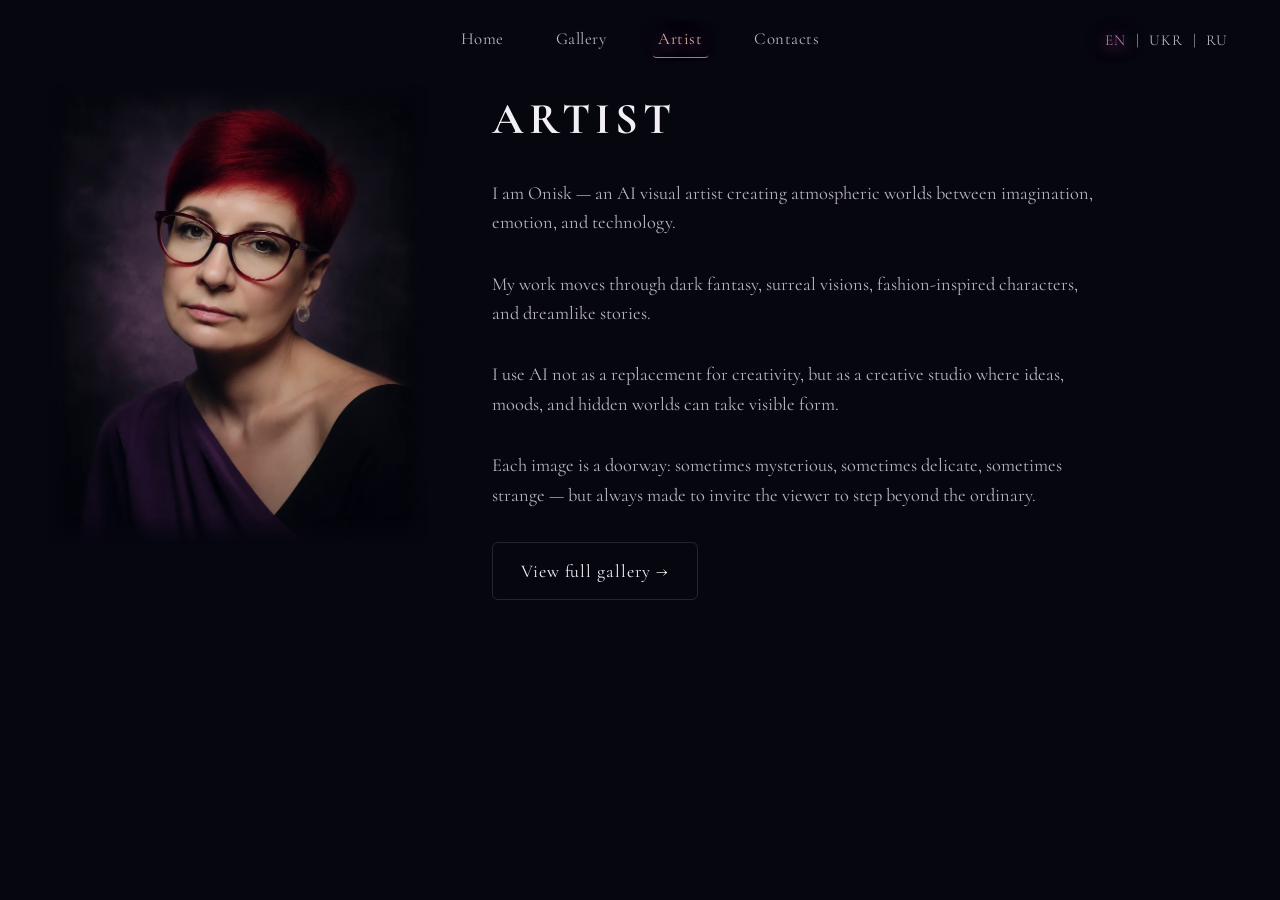
==== artist.html @ 37bc0c34 "Update artist.html" ====
<!DOCTYPE html>
<html lang="ru">
<head>
<meta charset="UTF-8" />
<meta name="viewport" content="width=device-width, initial-scale=1.0" />
<title>Onisk — Artist</title>
<link rel="stylesheet" href="style.css?v=46" />
</head>
<body>

<header class="site-header">
  <div class="logo"><img src="images/hero/logo-onisk.webp" alt="Onisk" class="logo-img" /></div>
  <nav class="main-nav">
    <a href="index.html" data-i18n="nav.home">Home</a>
    <a href="gallery.html" data-i18n="nav.gallery">Gallery</a>
    <a href="artist.html" class="active" data-i18n="nav.artist">Artist</a>
    <a href="index.html#contacts" data-i18n="nav.contacts">Contacts</a>
  </nav>
  <div class="lang-switch">
    <button data-lang="en" class="active">EN</button> <span>|</span>
    <button data-lang="uk">UKR</button> <span>|</span>
    <button data-lang="ru">RU</button>
  </div>
  <button class="burger" id="burger-btn" aria-label="Menu">
    <span></span><span></span><span></span>
  </button>
</header>

<nav class="mobile-menu" id="mobile-menu">
  <a href="index.html" data-i18n="nav.home">Home</a>
  <a href="gallery.html" data-i18n="nav.gallery">Gallery</a>
  <a href="artist.html" data-i18n="nav.artist">Artist</a>
  <a href="index.html#contacts" data-i18n="nav.contacts">Contacts</a>
  <div class="mobile-lang">
    <button data-lang="en" class="active">EN</button>
    <button data-lang="uk">UKR</button>
    <button data-lang="ru">RU</button>
  </div>
</nav>

<section class="artist-full">
  <div class="artist-photo">
    <img src="images/artist/oksana-portrait.webp" alt="Oksana — Onisk" />
  </div>
  <div class="artist-bio">
    <h1 data-i18n="artist.title">Artist</h1>
    <p data-i18n="artist.bioLong.p1">I am Onisk — an AI visual artist creating atmospheric worlds between imagination, emotion, and technology.</p>
    <p data-i18n="artist.bioLong.p2">My work moves through dark fantasy, surreal visions, fashion-inspired characters, and dreamlike stories.</p>
    <p data-i18n="artist.bioLong.p3">I use AI not as a replacement for creativity, but as a creative studio where ideas, moods, and hidden worlds can take visible form.</p>
    <p data-i18n="artist.bioLong.p4">Each image is a doorway: sometimes mysterious, sometimes delicate, sometimes strange — but always made to invite the viewer to step beyond the ordinary.</p>
    <a class="btn" href="gallery.html" data-i18n="gallery.viewAll">View full gallery →</a>
  </div>
</section>

<script src="i18n/i18n.js"></script>
<script>
document.addEventListener('DOMContentLoaded', () => {
  let currentLang = 'en';
  function t(key) { return (I18N[currentLang] && I18N[currentLang][key]) || key; }
  function applyLanguage(lang) {
    currentLang = lang;
    document.querySelectorAll('[data-i18n]').forEach(el => {
      const translated = t(el.getAttribute('data-i18n'));
      if (translated) el.textContent = translated;
    });
    document.querySelectorAll('.lang-switch button, .mobile-lang button').forEach(btn => {
      btn.classList.toggle('active', btn.dataset.lang === lang);
    });
  }
  document.querySelectorAll('.lang-switch button, .mobile-lang button').forEach(btn => {
    btn.addEventListener('click', () => applyLanguage(btn.dataset.lang));
  });
  // Делегирование на document — тот же надёжный способ, что и на Главной
  // странице: сработает даже если кнопка перекрывается или перерисовывается.
  document.addEventListener('click', (e) => {
    const btn = e.target.closest('#burger-btn');
    if (btn) document.body.classList.toggle('menu-open');
  });
});
</script>
<script src="sparkle-cursor.js"></script>
</body>
</html>
---- style.css ----
@import url('https://fonts.googleapis.com/css2?family=Cormorant+Garamond:ital,wght@0,300;0,400;0,500;1,400&family=Cormorant:wght@300;400&display=swap');

:root {
  --bg: #06060f;
  --bg-panel: #0d0c1a;
  --text-primary: #f2eff6;
  --text-secondary: #b8b4bd;
  --accent-pink: #bc6eaa;
  --accent-warm: #ccaf98;
  --border: rgba(255,255,255,0.12);
  --glow: 0 10px 24px -6px rgba(188,110,170,0.65), 0 4px 10px -2px rgba(188,110,170,0.4);
  --font-display: 'Cormorant Garamond', serif;
  --font-body: 'Cormorant', serif;
}

* { box-sizing: border-box; }

body {
  margin: 0;
  background: var(--bg);
  color: var(--text-primary);
  font-family: var(--font-body);
  font-size: 18px;
  line-height: 1.6;
  overflow-x: hidden;
  position: relative;
}

body.body-dark-art {
  background: #07111a;
}

body.body-dark-art::before {
  content: '';
  position: fixed;
  inset: 0;
  z-index: -1;
  pointer-events: none;
  background:
    radial-gradient(ellipse 55% 45% at 20% 8%, rgba(16,32,51,0.55), transparent 65%),
    radial-gradient(ellipse 65% 50% at 85% 20%, rgba(11,22,34,0.6), transparent 70%),
    radial-gradient(ellipse 70% 55% at 50% 55%, rgba(16,32,51,0.4), transparent 70%),
    radial-gradient(ellipse 80% 60% at 50% 95%, rgba(3,7,11,0.65), transparent 70%),
    #07111a;
}

body.body-dark-art .hero {
  background: transparent;
}

body.body-dark-art .hero::before {
  background:
    radial-gradient(ellipse 60% 50% at 50% 0%, rgba(16,32,51,0.15), transparent 70%);
}

body.body-fantasy {
  background: #0c1110;
}

body.body-fantasy::before {
  content: '';
  position: fixed;
  inset: 0;
  z-index: -1;
  pointer-events: none;
  background:
    radial-gradient(ellipse 55% 50% at 15% 30%, rgba(143,62,45,0.30), transparent 65%),
    radial-gradient(ellipse 60% 55% at 85% 35%, rgba(111,132,148,0.22), transparent 70%),
    radial-gradient(ellipse 70% 55% at 50% 65%, rgba(32,43,36,0.5), transparent 70%),
    radial-gradient(ellipse 80% 60% at 50% 95%, rgba(21,28,24,0.6), transparent 70%),
    #0c1110;
}

body.body-fantasy .hero {
  background: transparent;
}

body.body-fantasy .hero::before {
  background:
    radial-gradient(ellipse 55% 45% at 12% 15%, rgba(143,62,45,0.18), transparent 65%),
    radial-gradient(ellipse 60% 50% at 88% 20%, rgba(111,132,148,0.15), transparent 70%);
}

body.body-surreal {
  background: #061116;
}

body.body-surreal::before {
  content: '';
  position: fixed;
  inset: 0;
  z-index: -1;
  pointer-events: none;
  background:
    radial-gradient(ellipse 55% 50% at 15% 25%, rgba(29,67,82,0.45), transparent 65%),
    radial-gradient(ellipse 60% 55% at 85% 30%, rgba(18,49,58,0.4), transparent 70%),
    radial-gradient(ellipse 70% 55% at 50% 100%, rgba(179,122,88,0.16), transparent 70%),
    radial-gradient(ellipse 80% 60% at 50% 70%, rgba(11,30,36,0.6), transparent 70%),
    #061116;
}

body.body-surreal .hero {
  background: transparent;
}

body.body-surreal .hero::before {
  background:
    radial-gradient(ellipse 55% 45% at 12% 15%, rgba(29,67,82,0.28), transparent 65%),
    radial-gradient(ellipse 60% 50% at 88% 20%, rgba(18,49,58,0.22), transparent 70%);
}

body.body-cartoon {
  background: #0a0d1a;
}

body.body-cartoon::before {
  content: '';
  position: fixed;
  inset: 0;
  z-index: -1;
  pointer-events: none;
  background:
    radial-gradient(ellipse 55% 50% at 15% 30%, rgba(193,74,154,0.30), transparent 65%),
    radial-gradient(ellipse 60% 55% at 85% 35%, rgba(27,166,166,0.22), transparent 70%),
    radial-gradient(ellipse 70% 55% at 50% 65%, rgba(42,31,74,0.5), transparent 70%),
    radial-gradient(ellipse 80% 60% at 50% 95%, rgba(21,25,54,0.6), transparent 70%),
    #0a0d1a;
}

body.body-cartoon .hero {
  background: transparent;
}

body.body-cartoon .hero::before {
  background:
    radial-gradient(ellipse 55% 45% at 12% 15%, rgba(227,93,178,0.22), transparent 65%),
    radial-gradient(ellipse 60% 50% at 88% 20%, rgba(97,214,208,0.18), transparent 70%);
}

body.body-fashion {
  background: #0a0d0e;
}

body.body-fashion::before {
  content: '';
  position: fixed;
  inset: 0;
  z-index: -1;
  pointer-events: none;
  background:
    radial-gradient(ellipse 55% 50% at 18% 30%, rgba(16,32,33,0.35), transparent 65%),
    radial-gradient(ellipse 55% 50% at 82% 32%, rgba(26,15,24,0.3), transparent 65%),
    radial-gradient(ellipse 70% 55% at 50% 100%, rgba(126,82,104,0.10), transparent 70%),
    #0a0d0e;
}

body.body-fashion .hero {
  background: transparent;
}

body.body-fashion .hero::before {
  background:
    radial-gradient(ellipse 55% 55% at 15% 25%, rgba(16,32,33,0.15), transparent 65%),
    radial-gradient(ellipse 55% 55% at 85% 28%, rgba(180,150,160,0.16), transparent 68%),
    linear-gradient(to bottom, transparent 0%, rgba(5,7,8,0.35) 48%, rgba(5,7,8,0.4) 52%, transparent 100%);
}

.hero-plum-tint {
  filter: saturate(0.95) hue-rotate(-5deg) brightness(1) contrast(1.05);
  opacity: 0.95;
  transform: scale(0.9) translateX(-9%);
  transform-origin: center center;
  mask-image: radial-gradient(ellipse 78% 82% at 40% 38%, black 55%, transparent 92%);
  -webkit-mask-image: radial-gradient(ellipse 78% 82% at 40% 38%, black 55%, transparent 92%);
}

.hero-top-fade-left {
  display: none;
  position: absolute;
  top: 0;
  left: 0;
  width: 46%;
  height: 320px;
  z-index: 2;
  pointer-events: none;
}

body.body-fashion .hero-top-fade-left {
  display: block;
  background: linear-gradient(to bottom, #0a0d0e 0%, rgba(10,13,14,0.92) 25%, rgba(10,13,14,0.6) 50%, rgba(10,13,14,0.25) 75%, transparent 100%);
  mask-image: linear-gradient(to right, black 0%, black 78%, transparent 100%);
  -webkit-mask-image: linear-gradient(to right, black 0%, black 78%, transparent 100%);
}

.hero-botanical-tint {
  filter: saturate(0.72) brightness(0.94) contrast(1.05);
  opacity: 0.88;
  mask-image: radial-gradient(ellipse 75% 82% at 55% 35%, black 50%, transparent 92%);
  -webkit-mask-image: radial-gradient(ellipse 75% 82% at 55% 35%, black 50%, transparent 92%);
}

.hero-bg-portrait.hero-fade-all {
  mask-image:
    linear-gradient(to right, transparent 0%, black 4%, black 15%, rgba(0,0,0,0.85) 40%, rgba(0,0,0,0.35) 70%, transparent 100%),
    linear-gradient(to bottom, transparent 0%, black 8%, black 55%, transparent 100%);
  mask-composite: intersect;
  -webkit-mask-image:
    linear-gradient(to right, transparent 0%, black 4%, black 15%, rgba(0,0,0,0.85) 40%, rgba(0,0,0,0.35) 70%, transparent 100%),
    linear-gradient(to bottom, transparent 0%, black 8%, black 55%, transparent 100%);
  -webkit-mask-composite: source-in;
}

.hero-bg-cat.hero-fade-all {
  mask-image:
    linear-gradient(to left, transparent 0%, black 4%, black 15%, rgba(0,0,0,0.85) 40%, rgba(0,0,0,0.35) 70%, transparent 100%),
    linear-gradient(to bottom, transparent 0%, black 8%, black 55%, transparent 100%);
  mask-composite: intersect;
  -webkit-mask-image:
    linear-gradient(to left, transparent 0%, black 4%, black 15%, rgba(0,0,0,0.85) 40%, rgba(0,0,0,0.35) 70%, transparent 100%),
    linear-gradient(to bottom, transparent 0%, black 8%, black 55%, transparent 100%);
  -webkit-mask-composite: source-in;
}

a { color: inherit; }

.mobile-menu {
  display: none;
}

.hero {
  position: relative;
  min-height: 100vh;
  overflow: hidden;
  background: var(--bg);
}

.hero::before {
  content: '';
  position: absolute;
  inset: 0;
  z-index: 1;
  pointer-events: none;
  background:
    radial-gradient(ellipse 60% 50% at 50% 0%, rgba(188,110,170,0.10), transparent 70%),
    radial-gradient(ellipse 80% 60% at 50% 100%, rgba(6,6,15,0.55), transparent 70%),
    linear-gradient(to bottom, rgba(6,6,15,0.35) 0%, transparent 15%, transparent 80%, rgba(6,6,15,0.5) 100%);
}

.hero-bg-portrait {
  position: absolute;
  left: 0;
  top: 0;
  height: 100vh;
  width: 54%;
  object-fit: cover;
  object-position: right center;
  mask-image:
    linear-gradient(to right, transparent 0%, black 4%, black 15%, rgba(0,0,0,0.85) 38%, rgba(0,0,0,0.3) 62%, rgba(0,0,0,0.08) 85%, transparent 100%),
    linear-gradient(to bottom, black 0%, black 55%, transparent 100%);
  mask-composite: intersect;
  -webkit-mask-image:
    linear-gradient(to right, transparent 0%, black 4%, black 15%, rgba(0,0,0,0.85) 38%, rgba(0,0,0,0.3) 62%, rgba(0,0,0,0.08) 85%, transparent 100%),
    linear-gradient(to bottom, black 0%, black 55%, transparent 100%);
  -webkit-mask-composite: source-in;
  opacity: 0.9;
}

.hero-bg-cat {
  position: absolute;
  right: 0;
  top: 0;
  height: 100%;
  width: 54%;
  object-fit: cover;
  object-position: left top;
  mask-image:
    linear-gradient(to left, transparent 0%, black 4%, black 15%, rgba(0,0,0,0.85) 38%, rgba(0,0,0,0.3) 62%, rgba(0,0,0,0.08) 85%, transparent 100%),
    linear-gradient(to bottom, black 0%, black 55%, transparent 100%);
  mask-composite: intersect;
  -webkit-mask-image:
    linear-gradient(to left, transparent 0%, black 4%, black 15%, rgba(0,0,0,0.85) 38%, rgba(0,0,0,0.3) 62%, rgba(0,0,0,0.08) 85%, transparent 100%),
    linear-gradient(to bottom, black 0%, black 55%, transparent 100%);
  -webkit-mask-composite: source-in;
  opacity: 0.9;
}

.hero-cat-tint {
  filter: saturate(0.82) brightness(0.8) hue-rotate(-6deg) contrast(1.05);
}

.hero-scale-down {
  object-fit: contain;
  object-position: center top;
  transform: scale(0.62) translateY(-8%);
  transform-origin: center top;
  mask-image:
    linear-gradient(to left, transparent 0%, black 4%, black 15%, rgba(0,0,0,0.85) 45%, rgba(0,0,0,0.55) 75%, transparent 100%),
    linear-gradient(to bottom, black 0%, black 85%, transparent 100%);
  mask-composite: intersect;
  -webkit-mask-image:
    linear-gradient(to left, transparent 0%, black 4%, black 15%, rgba(0,0,0,0.85) 45%, rgba(0,0,0,0.55) 75%, transparent 100%),
    linear-gradient(to bottom, black 0%, black 85%, transparent 100%);
  -webkit-mask-composite: source-in;
}

.hero-hare-fit {
  object-fit: contain;
  object-position: left center;
  transform: scale(1.02);
  transform-origin: left center;
  mask-image:
    linear-gradient(to right, transparent 0%, black 6%, black 18%, rgba(0,0,0,0.65) 40%, rgba(0,0,0,0.15) 65%, transparent 90%),
    linear-gradient(to bottom, transparent 0%, black 16%, black 62%, transparent 92%);
  mask-composite: intersect;
  -webkit-mask-image:
    linear-gradient(to right, transparent 0%, black 6%, black 18%, rgba(0,0,0,0.65) 40%, rgba(0,0,0,0.15) 65%, transparent 90%),
    linear-gradient(to bottom, transparent 0%, black 16%, black 62%, transparent 92%);
  -webkit-mask-composite: source-in;
}

.hero-bird-woman-fit {
  mask-image:
    linear-gradient(to right, transparent 0%, black 6%, black 18%, rgba(0,0,0,0.7) 40%, rgba(0,0,0,0.25) 68%, transparent 92%),
    linear-gradient(to bottom, transparent 0%, black 14%, black 68%, transparent 94%);
  mask-composite: intersect;
  -webkit-mask-image:
    linear-gradient(to right, transparent 0%, black 6%, black 18%, rgba(0,0,0,0.7) 40%, rgba(0,0,0,0.25) 68%, transparent 92%),
    linear-gradient(to bottom, transparent 0%, black 14%, black 68%, transparent 94%);
  -webkit-mask-composite: source-in;
}


.hero-muted {
  filter: saturate(0.55) brightness(0.75) sepia(0.25) hue-rotate(300deg) contrast(1.05);
}

.hero-portraits-left-fit {
  /* aspect-ratio делает БОКС изображения точно равным видимой области фото —
     без "мёртвой" леттербокс-зоны, которая раньше давала жёсткий обрыв
     между реальным краем фотографии и началом fade-градиента. Увеличено
     покрытие (100% высоты, растяжка ближе к центру), чтобы в середине
     страницы Portraits не оставалось пустоты. */
  height: 100%;
  top: 0;
  width: auto;
  aspect-ratio: 1920 / 2400;
  object-fit: cover;
  object-position: left center;
  mask-image:
    linear-gradient(to right, black 0%, black 68%, rgba(0,0,0,0.5) 88%, transparent 100%),
    linear-gradient(to bottom, transparent 0%, black 8%, black 88%, transparent 99%);
  mask-composite: intersect;
  -webkit-mask-image:
    linear-gradient(to right, black 0%, black 68%, rgba(0,0,0,0.5) 88%, transparent 100%),
    linear-gradient(to bottom, transparent 0%, black 8%, black 88%, transparent 99%);
  -webkit-mask-composite: source-in;
}

/* Реальный DOM-оверлей для затухания правого края кота (Portraits) —
   дополнительная страховка поверх маски на самой картинке. */
.hero-right-fade-portraits {
  display: none;
  position: absolute;
  left: 0;
  top: 0;
  width: 50%;
  height: 100%;
  z-index: 2;
  pointer-events: none;
}

body.body-portraits-narrow .hero-right-fade-portraits {
  display: block;
  background: linear-gradient(to right,
    transparent 0%,
    transparent 55%,
    rgba(6,6,15,0.35) 74%,
    rgba(6,6,15,0.75) 88%,
    var(--bg) 99%
  );
}

/* Зеркальный оверлей для левого края ПРАВОЙ картинки Portraits —
   растворяет её в центр так же, как правый оверлей растворяет левую. */
.hero-left-fade-portraits {
  display: none;
  position: absolute;
  right: 0;
  top: 0;
  width: 50%;
  height: 100%;
  z-index: 2;
  pointer-events: none;
}

body.body-portraits-narrow .hero-left-fade-portraits {
  display: block;
  background: linear-gradient(to left,
    transparent 0%,
    transparent 55%,
    rgba(6,6,15,0.35) 74%,
    rgba(6,6,15,0.75) 88%,
    var(--bg) 99%
  );
}

@media (max-width: 900px) {
  .hero-left-fade-portraits { display: none !important; }
}

@media (max-width: 900px) {
  .hero-right-fade-portraits { display: none !important; }
}

.hero-portraits-right-fit {
  /* Тот же приём, что и для левой картинки (см. комментарий там):
     100% высоты и растяжка ближе к центру, чтобы не было пустоты
     посередине страницы Portraits. */
  height: 100%;
  top: 0;
  width: auto;
  aspect-ratio: 1920 / 2400;
  object-fit: cover;
  object-position: right center;
  mask-image:
    linear-gradient(to left, black 0%, black 68%, rgba(0,0,0,0.5) 88%, transparent 100%),
    linear-gradient(to bottom, transparent 0%, black 8%, black 88%, transparent 99%);
  mask-composite: intersect;
  -webkit-mask-image:
    linear-gradient(to left, black 0%, black 68%, rgba(0,0,0,0.5) 88%, transparent 100%),
    linear-gradient(to bottom, transparent 0%, black 8%, black 88%, transparent 99%);
  -webkit-mask-composite: source-in;
}

.hero-muted-strong {
  filter: saturate(0.45) brightness(0.42) sepia(0.15) hue-rotate(220deg) contrast(1.15);
}

.hero-cold-graphite-wash::before {
  background:
    radial-gradient(ellipse 65% 55% at 30% 15%, rgba(16,32,51,0.35), transparent 65%),
    radial-gradient(ellipse 70% 55% at 75% 30%, rgba(11,22,34,0.4), transparent 70%),
    radial-gradient(ellipse 80% 60% at 50% 100%, rgba(3,7,11,0.55), transparent 70%),
    linear-gradient(to bottom, rgba(7,17,26,0.35) 0%, transparent 15%, transparent 80%, rgba(3,7,11,0.5) 100%);
}

.page-wrap {
  position: relative;
}

.hero-flat-bg {
  background: var(--bg) !important;
}

.gallery-decor-fullheight {
  position: absolute;
  left: 0;
  top: 0;
  height: 100%;
  width: auto;
  max-width: 12vw;
  pointer-events: none;
  z-index: 0;
  opacity: 0.9;
}

@media (max-width: 900px) {
  .gallery-decor-fullheight { max-width: 18vw; opacity: 0.5; }
}

.hero-dense-stars .hero-stars {
  background-image:
    radial-gradient(1.5px 1.5px at 8% 5%, #fff, transparent),
    radial-gradient(1px 1px at 15% 20%, #fff, transparent),
    radial-gradient(1.5px 1.5px at 25% 8%, #fff, transparent),
    radial-gradient(1px 1px at 33% 28%, #fff, transparent),
    radial-gradient(1.5px 1.5px at 40% 12%, #fff, transparent),
    radial-gradient(1px 1px at 48% 22%, #fff, transparent),
    radial-gradient(1.5px 1.5px at 55% 6%, #fff, transparent),
    radial-gradient(1px 1px at 62% 18%, #fff, transparent),
    radial-gradient(1.5px 1.5px at 70% 25%, #fff, transparent),
    radial-gradient(1px 1px at 78% 10%, #fff, transparent),
    radial-gradient(1.5px 1.5px at 85% 20%, #fff, transparent),
    radial-gradient(1px 1px at 92% 8%, #fff, transparent),
    radial-gradient(1px 1px at 20% 32%, #fff, transparent),
    radial-gradient(1px 1px at 45% 33%, #fff, transparent),
    radial-gradient(1px 1px at 65% 30%, #fff, transparent),
    radial-gradient(1px 1px at 88% 32%, #fff, transparent),
    radial-gradient(1px 1px at 10% 12%, #fff, transparent),
    radial-gradient(1px 1px at 58% 15%, #fff, transparent);
  opacity: 0.8;
}

.hero-moon {
  position: absolute;
  top: 8%;
  right: 8%;
  width: 46px;
  height: 46px;
  border-radius: 50%;
  background: #efeae2;
  -webkit-mask-image: radial-gradient(circle 23px at calc(50% - 12.5px) 50%, transparent 99%, black 100%);
  mask-image: radial-gradient(circle 23px at calc(50% - 12.5px) 50%, transparent 99%, black 100%);
  filter: drop-shadow(0 0 12px rgba(239,234,226,0.6)) drop-shadow(0 0 26px rgba(239,234,226,0.35));
  z-index: 2;
}

@keyframes twinkle-a {
  0%, 100% { opacity: 0.6; }
  50% { opacity: 0.95; }
}

@keyframes twinkle-b {
  0%, 100% { opacity: 0.35; }
  50% { opacity: 0.8; }
}

.hero-stars {
  display: none;
}

/* Переход между фонами категорий на странице Галереи: мягкая цветная
   дымка видна, пока картинка ещё грузится; сама картинка проявляется
   плавно; при переключении вкладки фильтра (gallery.js, applyHero)
   ненадолго добавляется затемнение (hero-veil), чтобы скрыть "скачок"
   между старым и новым фоном. */
#gallery-hero .hero-blur-wash {
  position: absolute;
  inset: 0;
  z-index: 1;
  background:
    radial-gradient(circle at 50% 55%, rgba(188,110,170,0.14), transparent 45%);
  filter: blur(60px);
  pointer-events: none;
}

#gallery-hero .hero-bg-portrait,
#gallery-hero .hero-bg-cat {
  opacity: 0;
  transition: opacity 0.75s ease;
}

#gallery-hero .hero-bg-portrait.hero-img-loaded,
#gallery-hero .hero-bg-cat.hero-img-loaded {
  opacity: 1;
}

.hero-veil {
  position: absolute;
  inset: 0;
  z-index: 4;
  background: #000;
  opacity: 0;
  pointer-events: none;
  transition: opacity 0.55s ease;
  display: flex;
  align-items: center;
  justify-content: center;
}

.hero-veil-visible {
  opacity: 1;
}

.hero-veil-logo {
  font-family: var(--font-display);
  font-size: 2.2rem;
  letter-spacing: 0.35em;
  color: var(--accent-pink);
  text-transform: uppercase;
  opacity: 0;
  transition: opacity 0.4s ease 0.15s;
  padding-left: 0.35em; /* компенсация letter-spacing справа для визуального центрирования */
}

.hero-veil-visible .hero-veil-logo {
  opacity: 1;
}

@media (prefers-reduced-motion: reduce) {
  #gallery-hero .hero-bg-portrait,
  #gallery-hero .hero-bg-cat,
  .hero-veil {
    transition: none;
  }
}

.site-header {
  position: relative;
  z-index: 999;
  display: flex;
  justify-content: flex-end;
  align-items: center;
  padding: 1.75rem 3rem;
}

.main-nav {
  position: absolute;
  left: 50%;
  top: 50%;
  transform: translate(-50%, -50%);
}

.logo { display: none; }

.main-nav {
  display: flex;
  gap: 2.5rem;
}

.main-nav a {
  text-decoration: none;
  color: var(--text-secondary);
  font-family: var(--font-display);
  font-size: 1.05rem;
  letter-spacing: 0.03em;
  padding: 4px 6px 4px;
  border-bottom: 1px solid transparent;
  border-radius: 4px;
  transition: color 0.2s, border-color 0.2s, text-shadow 0.25s;
}

.main-nav a:hover,
.main-nav a.active {
  color: var(--accent-warm);
  border-bottom-color: var(--accent-pink);
  text-shadow: 0 4px 14px rgba(188,110,170,0.85), 0 0 22px rgba(188,110,170,0.5);
}

.lang-switch {
  display: flex;
  align-items: center;
  gap: 0.4rem;
  font-family: var(--font-display);
  font-size: 0.95rem;
}

.lang-switch span { color: var(--text-secondary); }

.lang-switch button {
  background: none;
  border: none;
  color: var(--text-secondary);
  cursor: pointer;
  font-family: inherit;
  font-size: inherit;
  letter-spacing: 0.05em;
  padding: 2px 4px;
  border-radius: 4px;
  transition: color 0.2s, text-shadow 0.25s;
}

.lang-switch button:hover,
.lang-switch button.active {
  color: var(--accent-pink);
  text-shadow: 0 4px 14px rgba(188,110,170,0.85), 0 0 22px rgba(188,110,170,0.5);
}

.burger {
  display: none;
  flex-direction: column;
  gap: 5px;
  background: none;
  border: none;
  cursor: pointer;
  padding: 12px;
  position: relative;
  z-index: 20;
  pointer-events: auto;
}

.burger span {
  width: 22px;
  height: 1.5px;
  background: var(--text-primary);
  display: block;
}

.hero-content {
  position: relative;
  z-index: 5;
  text-align: center;
  padding: 1.5rem 2rem 2rem;
}

.hero-title {
  margin: 1.5vh 0 0.25rem;
  position: relative;
}

.hero-title::before {
  content: '';
  position: absolute;
  left: 50%;
  top: 50%;
  width: min(480px, 60vw);
  height: 160px;
  transform: translate(-50%, -50%);
  background: radial-gradient(ellipse, rgba(188,110,170,0.35) 0%, rgba(204,175,152,0.12) 45%, transparent 75%);
  filter: blur(18px);
  z-index: -1;
  animation: glow-pulse 5s ease-in-out infinite;
}

@keyframes glow-pulse {
  0%, 100% { opacity: 0.7; transform: translate(-50%, -50%) scale(1); }
  50% { opacity: 1; transform: translate(-50%, -50%) scale(1.08); }
}

.hero-title img {
  width: min(420px, 55vw);
  height: auto;
  display: inline-block;
  filter: drop-shadow(0 0 28px rgba(188,110,170,0.35)) drop-shadow(0 0 50px rgba(188,110,170,0.15));
  position: relative;
}

.hero-subtitle {
  color: var(--accent-warm);
  letter-spacing: 0.06em;
  font-size: 1.15rem;
  margin: 0 0 1rem;
}

.section-divider {
  display: flex;
  align-items: center;
  justify-content: center;
  gap: 0.75rem;
  max-width: 340px;
  margin: 0 auto 1.25rem;
}

.section-divider span {
  flex: 1;
  height: 1px;
  background: linear-gradient(to right, transparent, var(--accent-pink), transparent);
}

.section-divider i {
  font-style: normal;
  color: var(--accent-pink);
  font-size: 0.9rem;
  animation: twinkle 2.4s ease-in-out infinite;
}

@keyframes twinkle {
  0%, 100% { opacity: 0.5; transform: scale(0.9); }
  50% { opacity: 1; transform: scale(1.15); }
}

.gallery-heading {
  font-family: var(--font-display);
  font-size: 2.25rem;
  font-weight: 400;
  letter-spacing: 0.15em;
  margin: 0 0 1rem;
  text-transform: uppercase;
}

.tag-filter-desktop {
  display: flex;
  justify-content: center;
  gap: 3rem;
  flex-wrap: wrap;
}

.tag-filter-desktop button,
.tag-filter-desktop a {
  background: none;
  border: none;
  color: var(--text-secondary);
  cursor: pointer;
  font-family: var(--font-display);
  font-size: 1.35rem;
  letter-spacing: 0.03em;
  padding-bottom: 6px;
  border-bottom: 1px solid transparent;
  text-decoration: none;
  transition: color 0.2s, border-color 0.2s, text-shadow 0.25s;
}

.tag-filter-desktop button:hover,
.tag-filter-desktop button.active,
.tag-filter-desktop a:hover,
.tag-filter-desktop a.active {
  color: var(--accent-warm);
  border-bottom-color: var(--accent-pink);
  text-shadow: 0 4px 14px rgba(188,110,170,0.85), 0 0 22px rgba(188,110,170,0.5);
}

.tag-filter-mobile {
  display: none;
}

.gallery-preview {
  padding: 0 3rem 3rem;
  text-align: center;
}

.work-grid {
  display: grid;
  grid-template-columns: repeat(4, 1fr);
  gap: 1.5rem;
  margin: 0 auto 2.5rem;
  max-width: 1400px;
}

.work-card {
  position: relative;
  border: 1px solid var(--border);
  border-radius: 10px;
  overflow: hidden;
  cursor: pointer;
  aspect-ratio: 3 / 4;
  background: var(--bg-panel);
}

.work-card img {
  width: 100%;
  height: 100%;
  object-fit: cover;
  display: block;
  transition: transform 0.4s ease;
}

.work-card {
  transition: none;
}

.work-card:hover img {
  transform: scale(1.05);
}

.work-card:hover {
  border-color: var(--accent-pink);
  box-shadow: 0 0 22px rgba(188,110,170,0.55), 0 0 8px rgba(188,110,170,0.35);
}

/* Мобильная версия / сенсорные экраны: нет курсора мыши, поэтому :hover
   не работает как на компьютере — используем :active (срабатывает по тапу)
   с тем же эффектом подсветки и увеличения. */
@media (hover: none) {
  .work-card:active img {
    transform: scale(1.05);
  }

  .work-card:active {
    border-color: var(--accent-pink);
    box-shadow: 0 0 22px rgba(188,110,170,0.55), 0 0 8px rgba(188,110,170,0.35);
    transition: none;
  }
}

/* Тот же эффект, но включается через JS по touch-событиям — надёжнее,
   чем @media(hover:none), которое не всегда срабатывает в эмуляторах. */
.work-card.touch-active img {
  transform: scale(1.05);
}

.work-card.touch-active {
  border-color: var(--accent-pink);
  box-shadow: 0 0 22px rgba(188,110,170,0.55), 0 0 8px rgba(188,110,170,0.35);
  transition: none;
}

/* Мерцающие звёздочки за курсором — см. sparkle-cursor.js */
.cursor-sparkle {
  position: fixed;
  pointer-events: none;
  z-index: 9999;
  line-height: 1;
  transform: translate(-50%, -50%) scale(1) rotate(0deg);
  text-shadow: 0 0 6px currentColor;
  animation: sparkle-twinkle 1100ms ease-out forwards;
}

@keyframes sparkle-twinkle {
  0% {
    opacity: 0.9;
    transform: translate(-50%, -50%) scale(0.4) rotate(0deg);
  }
  35% {
    opacity: 1;
    transform: translate(-50%, -50%) scale(1) rotate(60deg);
  }
  100% {
    opacity: 0;
    transform: translate(-50%, -50%) scale(0.5) rotate(140deg) translateY(-10px);
  }
}

@media (prefers-reduced-motion: reduce) {
  .cursor-sparkle {
    display: none;
  }
}

/* Сердечко "лайк" на карточке работы — состояние хранится локально в
   браузере посетителя (см. likes.js), общего счётчика по всем посетителям
   нет. */
.like-btn {
  position: absolute;
  top: 0.6rem;
  right: 0.6rem;
  width: 2.1rem;
  height: 2.1rem;
  border: none;
  border-radius: 50%;
  background: rgba(6,6,15,0.45);
  color: rgba(255,255,255,0.65);
  font-size: 1.05rem;
  line-height: 1;
  display: flex;
  align-items: center;
  justify-content: center;
  cursor: pointer;
  z-index: 2;
  transition: transform 0.15s ease, color 0.15s ease, background 0.15s ease;
}

.like-btn:hover {
  color: rgba(255,255,255,0.9);
  background: rgba(6,6,15,0.6);
}

.like-btn.liked {
  color: var(--accent-pink);
  background: rgba(6,6,15,0.45);
}

.like-btn.liked:hover {
  color: var(--accent-pink);
}

.like-btn:active {
  transform: scale(1.15);
}

.like-btn-lightbox {
  position: absolute;
  top: 2rem;
  left: 2rem;
  width: 3rem;
  height: 3rem;
  font-size: 1.4rem;
}

@media (max-width: 900px) {
  .like-btn-lightbox {
    top: 0.5rem;
    left: 0.5rem;
    width: 2.4rem;
    height: 2.4rem;
    font-size: 1.15rem;
  }
}

@media (prefers-reduced-motion: reduce) {
  .like-btn {
    transition: none;
  }
  .like-btn:active {
    transform: none;
  }
}

.btn {
  display: inline-block;
  padding: 0.85rem 1.75rem;
  border: 1px solid var(--border);
  border-radius: 6px;
  color: var(--text-primary);
  text-decoration: none;
  font-family: var(--font-display);
  letter-spacing: 0.05em;
  transition: border-color 0.2s, color 0.2s, box-shadow 0.25s;
}

.btn:hover {
  border-color: var(--accent-pink);
  color: var(--accent-pink);
  box-shadow: 0 0 22px rgba(188,110,170,0.55), 0 0 8px rgba(188,110,170,0.35);
}

.artist-section {
  position: relative;
  display: flex;
  justify-content: center;
  gap: 3.5rem;
  align-items: center;
  padding: 4rem 3rem;
  max-width: 1300px;
  margin: 0 auto;
}

.artist-full {
  display: flex;
  gap: 4rem;
  align-items: flex-start;
  padding: 0.25rem 3rem 3rem;
  max-width: 1300px;
  margin: 0 auto;
  min-height: auto;
}

.artist-full .artist-photo img {
  width: 380px;
  height: 460px;
  object-fit: cover;
  border-radius: 8px;
  box-shadow: 0 30px 60px -20px rgba(0,0,0,0.6);
  mask-image:
    linear-gradient(to right, transparent 0%, black 6%, black 94%, transparent 100%),
    linear-gradient(to bottom, transparent 0%, black 6%, black 94%, transparent 100%);
  mask-composite: intersect;
  -webkit-mask-image:
    linear-gradient(to right, transparent 0%, black 6%, black 94%, transparent 100%),
    linear-gradient(to bottom, transparent 0%, black 6%, black 94%, transparent 100%);
  -webkit-mask-composite: source-in;
}

.artist-full .artist-bio h1 {
  font-family: var(--font-display);
  font-size: 2.75rem;
  letter-spacing: 0.12em;
  text-transform: uppercase;
  margin: 0 0 1.5rem;
}

.artist-full .artist-bio p {
  color: var(--text-secondary);
  font-size: 1.15rem;
  max-width: 68ch;
  margin: 0 0 2rem;
}

.artist-photo img {
  width: 280px;
  height: 340px;
  object-fit: cover;
  border-radius: 8px;
  display: block;
  mask-image:
    linear-gradient(to right, transparent 0%, black 6%, black 94%, transparent 100%),
    linear-gradient(to bottom, transparent 0%, black 6%, black 94%, transparent 100%);
  mask-composite: intersect;
  -webkit-mask-image:
    linear-gradient(to right, transparent 0%, black 6%, black 94%, transparent 100%),
    linear-gradient(to bottom, transparent 0%, black 6%, black 94%, transparent 100%);
  -webkit-mask-composite: source-in;
}

.artist-bio h2 {
  font-family: var(--font-display);
  font-size: 2rem;
  letter-spacing: 0.1em;
  text-transform: uppercase;
  margin: 0 0 1.25rem;
}

.artist-bio p {
  color: var(--text-secondary);
  max-width: 60ch;
  margin: 0 0 1.5rem;
}

.contacts-section {
  position: relative;
  text-align: center;
  padding: 3rem 3rem 5rem;
  max-width: 900px;
  margin: 0 auto;
  scroll-margin-top: 100px;
}

.contacts-section h2 {
  font-family: var(--font-display);
  font-size: 2rem;
  letter-spacing: 0.1em;
  text-transform: uppercase;
  margin: 0 0 2rem;
}

.contacts-list {
  list-style: none;
  padding: 0;
  margin: 0 0 2rem;
  display: flex;
  flex-direction: column;
  gap: 1.25rem;
  align-items: center;
}

.contacts-list li {
  display: flex;
  align-items: center;
  gap: 0.9rem;
}

.contacts-list span {
  color: var(--text-secondary);
  font-size: 0.95rem;
}

.contacts-list a {
  color: var(--accent-pink);
  text-decoration: none;
}

.icon {
  width: 34px;
  height: 34px;
  border-radius: 50%;
  border: 1px solid var(--accent-pink);
  display: flex;
  align-items: center;
  justify-content: center;
  flex-shrink: 0;
  position: relative;
  transition: box-shadow 0.25s;
}

.contacts-list li:hover .icon {
  box-shadow: 0 0 22px rgba(188,110,170,0.55), 0 0 8px rgba(188,110,170,0.35);
}

.icon::before {
  content: '';
  width: 16px;
  height: 16px;
  background: var(--accent-pink);
  -webkit-mask-size: contain;
  mask-size: contain;
  -webkit-mask-repeat: no-repeat;
  mask-repeat: no-repeat;
  -webkit-mask-position: center;
  mask-position: center;
}

.icon-instagram::before {
  -webkit-mask-image: url("data:image/svg+xml,%3Csvg xmlns='http://www.w3.org/2000/svg' viewBox='0 0 24 24' fill='none' stroke='black' stroke-width='2'%3E%3Crect x='2' y='2' width='20' height='20' rx='5'/%3E%3Ccircle cx='12' cy='12' r='4'/%3E%3Ccircle cx='17.5' cy='6.5' r='1'/%3E%3C/svg%3E");
  mask-image: url("data:image/svg+xml,%3Csvg xmlns='http://www.w3.org/2000/svg' viewBox='0 0 24 24' fill='none' stroke='black' stroke-width='2'%3E%3Crect x='2' y='2' width='20' height='20' rx='5'/%3E%3Ccircle cx='12' cy='12' r='4'/%3E%3Ccircle cx='17.5' cy='6.5' r='1'/%3E%3C/svg%3E");
}

.icon-mail::before {
  -webkit-mask-image: url("data:image/svg+xml,%3Csvg xmlns='http://www.w3.org/2000/svg' viewBox='0 0 24 24' fill='none' stroke='black' stroke-width='2'%3E%3Crect x='2' y='4' width='20' height='16' rx='2'/%3E%3Cpath d='M2 7l10 6 10-6'/%3E%3C/svg%3E");
  mask-image: url("data:image/svg+xml,%3Csvg xmlns='http://www.w3.org/2000/svg' viewBox='0 0 24 24' fill='none' stroke='black' stroke-width='2'%3E%3Crect x='2' y='4' width='20' height='16' rx='2'/%3E%3Cpath d='M2 7l10 6 10-6'/%3E%3C/svg%3E");
}

.icon-telegram::before {
  -webkit-mask-image: url("data:image/svg+xml,%3Csvg xmlns='http://www.w3.org/2000/svg' viewBox='0 0 24 24' fill='black'%3E%3Cpath d='M21.5 3.5L2.5 11l6 2 2 6.5 3-4 4.5 3.5z'/%3E%3C/svg%3E");
  mask-image: url("data:image/svg+xml,%3Csvg xmlns='http://www.w3.org/2000/svg' viewBox='0 0 24 24' fill='black'%3E%3Cpath d='M21.5 3.5L2.5 11l6 2 2 6.5 3-4 4.5 3.5z'/%3E%3C/svg%3E");
}

.quote {
  font-style: italic;
  color: var(--text-secondary);
  margin: 0;
}

.lower-content {
  position: relative;
}

.vine-side {
  position: absolute;
  top: 0;
  height: 100%;
  width: 260px;
  max-width: 20vw;
  background-repeat: repeat-y;
  background-size: 100% auto;
  pointer-events: none;
  z-index: -1;
  opacity: 0.85;
}

.vine-side-left {
  left: 0;
  background-image: url("images/decor/vine-tall-left.webp");
  background-position: top left;
}

.vine-side-right {
  right: 0;
  background-image: url("images/decor/vine-tall-right.webp");
  background-position: top right;
}

.lightbox {
  position: fixed;
  inset: 0;
  background: rgba(6,6,15,0.92);
  display: flex;
  flex-direction: column;
  align-items: center;
  justify-content: center;
  z-index: 100;
  padding: 2rem;
}

.lightbox[hidden] { display: none; }

.lightbox img {
  max-width: 85vw;
  max-height: 75vh;
  border-radius: 6px;
}

.lightbox #lightbox-tags {
  color: var(--accent-warm);
  margin-top: 1rem;
  font-family: var(--font-display);
  letter-spacing: 0.05em;
}

.lightbox-close {
  position: absolute;
  top: 2rem;
  right: 2rem;
  background: none;
  border: none;
  color: var(--text-primary);
  font-size: 2.5rem;
  line-height: 1;
  cursor: pointer;
  transition: text-shadow 0.25s;
}

.lightbox-nav {
  position: absolute;
  top: 50%;
  transform: translateY(-50%);
  background: rgba(255,255,255,0.05);
  border: 1px solid var(--border);
  color: var(--text-primary);
  font-size: 2.5rem;
  line-height: 1;
  width: 54px;
  height: 54px;
  border-radius: 50%;
  cursor: pointer;
  display: flex;
  align-items: center;
  justify-content: center;
  transition: box-shadow 0.25s, border-color 0.25s, color 0.25s;
}

.lightbox-nav:hover {
  color: var(--accent-warm);
  border-color: var(--accent-pink);
  box-shadow: 0 0 22px rgba(188,110,170,0.55), 0 0 8px rgba(188,110,170,0.35);
}

.lightbox-prev { left: 2rem; }
.lightbox-next { right: 2rem; }

@media (max-width: 900px) {
  .lightbox-nav {
    width: 42px;
    height: 42px;
    font-size: 2rem;
  }
  .lightbox-prev { left: 0.5rem; }
  .lightbox-next { right: 0.5rem; }
}

.lightbox-close:hover {
  text-shadow: 0 4px 16px rgba(188,110,170,0.9), 0 0 26px rgba(188,110,170,0.6);
}

.hero-content-gallery {
  padding-top: 4rem;
}

.gallery-page-title {
  font-family: var(--font-display);
  font-size: 4.5rem;
  font-weight: 400;
  letter-spacing: 0.12em;
  margin: 0 0 0.5rem;
  text-transform: uppercase;
}

.gallery-page-subtitle {
  color: var(--accent-pink);
  font-family: var(--font-display);
  font-size: 1.6rem;
  letter-spacing: 0.05em;
  margin: 0 0 1.5rem;
  min-height: 1.6em;
}

.full-gallery-section {
  padding: 3rem 3rem 2rem;
  max-width: 1400px;
  margin: 0 auto;
  position: relative;
}

.gallery-decor {
  position: absolute;
  bottom: -1rem;
  pointer-events: none;
  z-index: 0;
  height: auto;
  opacity: 0.9;
}

.gallery-decor-left {
  left: -1.5rem;
  width: 180px;
  filter: saturate(0.55) brightness(0.6) hue-rotate(-15deg) contrast(1.05);
}

.gallery-decor-right {
  right: -1.5rem;
  width: 420px;
  filter: saturate(0.55) brightness(0.6) hue-rotate(-15deg) contrast(1.05);
}

.work-grid.masonry {
  display: grid;
  grid-template-columns: repeat(4, 1fr);
  gap: 1.5rem;
  margin-bottom: 2.5rem;
  position: relative;
  z-index: 1;
}

.empty-state {
  grid-column: 1 / -1;
  text-align: center;
  color: var(--text-secondary);
  font-family: var(--font-display);
  font-size: 1.2rem;
  padding: 3rem 0;
}

.gallery-controls {
  display: flex;
  align-items: center;
  justify-content: space-between;
  gap: 1.5rem;
  flex-wrap: wrap;
  position: relative;
  z-index: 1;
}

.btn-back {
  white-space: nowrap;
}

.pagination {
  display: flex;
  align-items: center;
  gap: 0.5rem;
  flex-wrap: wrap;
}

.pagination button {
  min-width: 36px;
  height: 36px;
  border: 1px solid var(--border);
  background: none;
  color: var(--text-secondary);
  border-radius: 6px;
  cursor: pointer;
  font-family: var(--font-display);
  transition: border-color 0.2s, color 0.2s, box-shadow 0.25s;
}

.pagination button:hover:not(:disabled),
.pagination button.active {
  color: var(--text-primary);
  border-color: var(--accent-pink);
  box-shadow: 0 0 22px rgba(188,110,170,0.55), 0 0 8px rgba(188,110,170,0.35);
}

.pagination button:disabled {
  opacity: 0.35;
  cursor: not-allowed;
}

.pagination-dots {
  color: var(--text-secondary);
  padding: 0 0.25rem;
}

@media (max-width: 900px) {
  .gallery-page-title { font-size: 2.75rem; }
  .full-gallery-section { padding: 2rem 1.25rem 1.5rem; }
  .work-grid.masonry { grid-template-columns: repeat(2, 1fr); gap: 0.9rem; }
  .gallery-controls { flex-direction: column; align-items: stretch; }
  .gallery-decor { opacity: 0.5; }
  .gallery-decor-left { width: 110px; }
  .gallery-decor-right { width: 220px; }
}



@media (max-width: 900px) {
  .main-nav,
  .lang-switch { display: none; }

  .burger {
    display: flex;
    position: fixed !important;
    top: 1.25rem;
    right: 1.5rem;
    z-index: 99999 !important;
  }

  .mobile-menu {
    position: relative;
    z-index: 10;
    flex-direction: column;
    align-items: center;
    gap: 1.25rem;
    padding: 0 1.5rem 1.5rem;
  }

  body.menu-open .mobile-menu { display: flex; }

  .mobile-menu a {
    text-decoration: none;
    color: var(--text-secondary);
    font-family: var(--font-display);
    font-size: 1.1rem;
    transition: color 0.2s, text-shadow 0.25s;
  }

  .mobile-menu a:hover,
  .mobile-menu a:active {
    color: var(--text-primary);
    text-shadow: 0 4px 14px rgba(188,110,170,0.85), 0 0 22px rgba(188,110,170,0.5);
  }

  .mobile-lang {
    display: flex;
    gap: 1rem;
    margin-top: 0.5rem;
  }

  .mobile-lang button {
    background: none;
    border: none;
    color: var(--text-secondary);
    font-family: var(--font-display);
    font-size: 0.95rem;
    cursor: pointer;
    transition: color 0.2s, text-shadow 0.25s;
  }

  .mobile-lang button:hover,
  .mobile-lang button:active {
    text-shadow: 0 4px 14px rgba(188,110,170,0.85), 0 0 22px rgba(188,110,170,0.5);
  }

  .mobile-lang button.active { color: var(--accent-pink); }

  .site-header { padding: 1.25rem 1.5rem; }

  .hero-bg-portrait {
    width: 100%;
    height: 60%;
    top: 0;
    object-position: 65% top;
    mask-image: linear-gradient(to bottom, black 45%, transparent 100%);
    -webkit-mask-image: linear-gradient(to bottom, black 45%, transparent 100%);
  }

  .hero-bg-portrait.hero-portraits-left-fit {
    object-fit: cover;
    object-position: 65% top;
    transform: none;
    width: 100%;
    height: 60%;
    aspect-ratio: auto;
    mask-image: linear-gradient(to bottom, black 40%, rgba(0,0,0,0.5) 70%, transparent 100%);
    -webkit-mask-image: linear-gradient(to bottom, black 40%, rgba(0,0,0,0.5) 70%, transparent 100%);
  }

  .hero-bg-cat { display: none; }

  .hero-moon {
    top: 5%;
    right: 6%;
    width: 28px;
    height: 28px;
    -webkit-mask-image: radial-gradient(circle 14px at calc(50% - 7.5px) 50%, transparent 99%, black 100%);
    mask-image: radial-gradient(circle 14px at calc(50% - 7.5px) 50%, transparent 99%, black 100%);
  }

  .hero-content { padding: 1rem 1.25rem 3rem; }

  .hero-title img { width: min(320px, 80vw); }

  .gallery-heading { font-size: 2rem; }

  .tag-filter-desktop {
    display: flex;
    flex-wrap: wrap;
    justify-content: center;
    gap: 0.6rem;
    max-width: 100%;
    padding: 0 0.5rem;
  }

  .tag-filter-desktop button,
  .tag-filter-desktop a {
    border: 1px solid var(--border);
    border-radius: 999px;
    padding: 0.55rem 1.1rem;
    font-size: 0.92rem;
    background: var(--bg-panel);
  }

  .tag-filter-desktop button:hover,
  .tag-filter-desktop button.active,
  .tag-filter-desktop a:hover,
  .tag-filter-desktop a.active {
    border-color: var(--accent-pink);
    box-shadow: 0 0 14px rgba(188,110,170,0.4);
  }

  .tag-filter-mobile { display: none !important; }

  .gallery-preview { padding: 0 1.25rem 2rem; }

  .work-grid {
    grid-template-columns: repeat(2, 1fr);
    gap: 0.9rem;
  }

  .artist-section,
  .artist-full {
    flex-direction: column;
    text-align: center;
    padding: 3rem 1.5rem;
    gap: 1.75rem;
  }

  .artist-photo img { width: 220px; height: 260px; }

  .contacts-section { padding: 2rem 1.5rem 3rem; }

  .vine-side { max-width: 16vw; opacity: 0.5; }
}

/* ==========================================================================
   Мобильные фоны для страниц галереи: картинка на весь экран под каждую
   категорию. Пока — простой background-image на .hero (без position:fixed
   и без background-attachment:fixed), максимально надёжный вариант,
   работающий одинаково во всех браузерах. Эффект "картинка остаётся на
   месте при скролле" добавим отдельным шагом после того, как убедимся,
   что сама картинка стабильно показывается.
   ========================================================================== */
.hero-mobile-fixed-bg {
  display: none !important;
}

@media (max-width: 900px) {
  body.body-fantasy .hero-bg-portrait,
  body.body-fantasy .hero-bg-cat,
  body.page-home .hero-bg-portrait,
  body.page-home .hero-bg-cat,
  body.body-dark-art .hero-bg-portrait,
  body.body-dark-art .hero-bg-cat,
  body.body-portraits .hero-bg-portrait,
  body.body-portraits .hero-bg-cat,
  body.body-surreal .hero-bg-portrait,
  body.body-surreal .hero-bg-cat,
  body.body-fashion .hero-bg-portrait,
  body.body-fashion .hero-bg-cat,
  body.body-cartoon .hero-bg-portrait,
  body.body-cartoon .hero-bg-cat,
  body.body-gallery-all .hero-bg-portrait,
  body.body-gallery-all .hero-bg-cat {
    display: none !important;
  }

  body.body-fantasy .hero-top-fade-left,
  body.page-home .hero-top-fade-left,
  body.body-dark-art .hero-top-fade-left,
  body.body-portraits .hero-top-fade-left,
  body.body-surreal .hero-top-fade-left,
  body.body-fashion .hero-top-fade-left,
  body.body-cartoon .hero-top-fade-left,
  body.body-fantasy .hero-right-fade-portraits,
  body.page-home .hero-right-fade-portraits,
  body.body-dark-art .hero-right-fade-portraits,
  body.body-portraits .hero-right-fade-portraits,
  body.body-surreal .hero-right-fade-portraits,
  body.body-fashion .hero-right-fade-portraits,
  body.body-cartoon .hero-right-fade-portraits,
  body.body-gallery-all .hero-top-fade-left,
  body.body-gallery-all .hero-right-fade-portraits {
    display: none !important;
  }

  body.body-fantasy .hero-moon,
  body.page-home .hero-moon,
  body.body-dark-art .hero-moon,
  body.body-portraits .hero-moon,
  body.body-surreal .hero-moon,
  body.body-fashion .hero-moon,
  body.body-cartoon .hero-moon,
  body.body-gallery-all .hero-moon {
    display: none !important;
  }
#gallery-hero .hero-veil,
  #gallery-hero .hero-blur-wash {
    display: none !important;
  }
  body.body-fantasy .hero::before,
  body.page-home .hero::before,
  body.body-dark-art .hero::before,
  body.body-portraits .hero::before,
  body.body-surreal .hero::before,
  body.body-fashion .hero::before,
  body.body-cartoon .hero::before,
  body.body-gallery-all .hero::before {
    background:
      linear-gradient(to bottom, rgba(0,0,0,0.35) 0%, transparent 18%, transparent 78%, rgba(0,0,0,0.45) 100%) !important;
  }

  body.body-fantasy .hero,
  body.page-home .hero,
  body.body-dark-art .hero,
  body.body-portraits .hero,
  body.body-surreal .hero,
  body.body-fashion .hero,
  body.body-cartoon .hero,
  body.body-gallery-all .hero {
    background-size: cover !important;
    background-repeat: no-repeat !important;
    background-attachment: fixed !important;
    min-height: 100vh;
    min-height: 100svh;
  }

  body.body-gallery-all .hero {
    background-image: url('images/hero/mobile/home-mobile-bg.webp?v=6') !important;
    background-position: center !important;
  }

  body.body-fantasy .hero {
    background-image: url('images/hero/mobile/fantasy-mobile-bg.webp') !important;
    background-position: center !important;
  }

  body.page-home .hero {
    background-image: url('images/hero/mobile/home-mobile-bg.webp?v=6') !important;
    background-position: center !important;
  }

  body.body-dark-art .hero {
    background-image: url('images/hero/mobile/dark-art-mobile-bg.webp') !important;
    background-position: center !important;
  }

  body.body-portraits .hero {
    background-image: url('images/hero/mobile/portraits-mobile-bg.webp') !important;
    background-position: center !important;
  }

  body.body-surreal .hero {
    background-image: url('images/hero/mobile/surreal-mobile-bg.webp') !important;
    background-position: 35% 15% !important;
  }

  body.body-fashion .hero {
    background-image: url('images/hero/mobile/fashion-mobile-bg.webp?v=4') !important;
    background-position: center top !important;
  }

  body.body-cartoon .hero {
    background-image: url('images/hero/mobile/cartoon-mobile-bg.webp?v=2') !important;
    background-position: center 30% !important;
  }
}

@media (prefers-reduced-motion: reduce) {
  * {
    animation-duration: 0.001ms !important;
    animation-iteration-count: 1 !important;
    transition-duration: 0.001ms !important;
  }
}
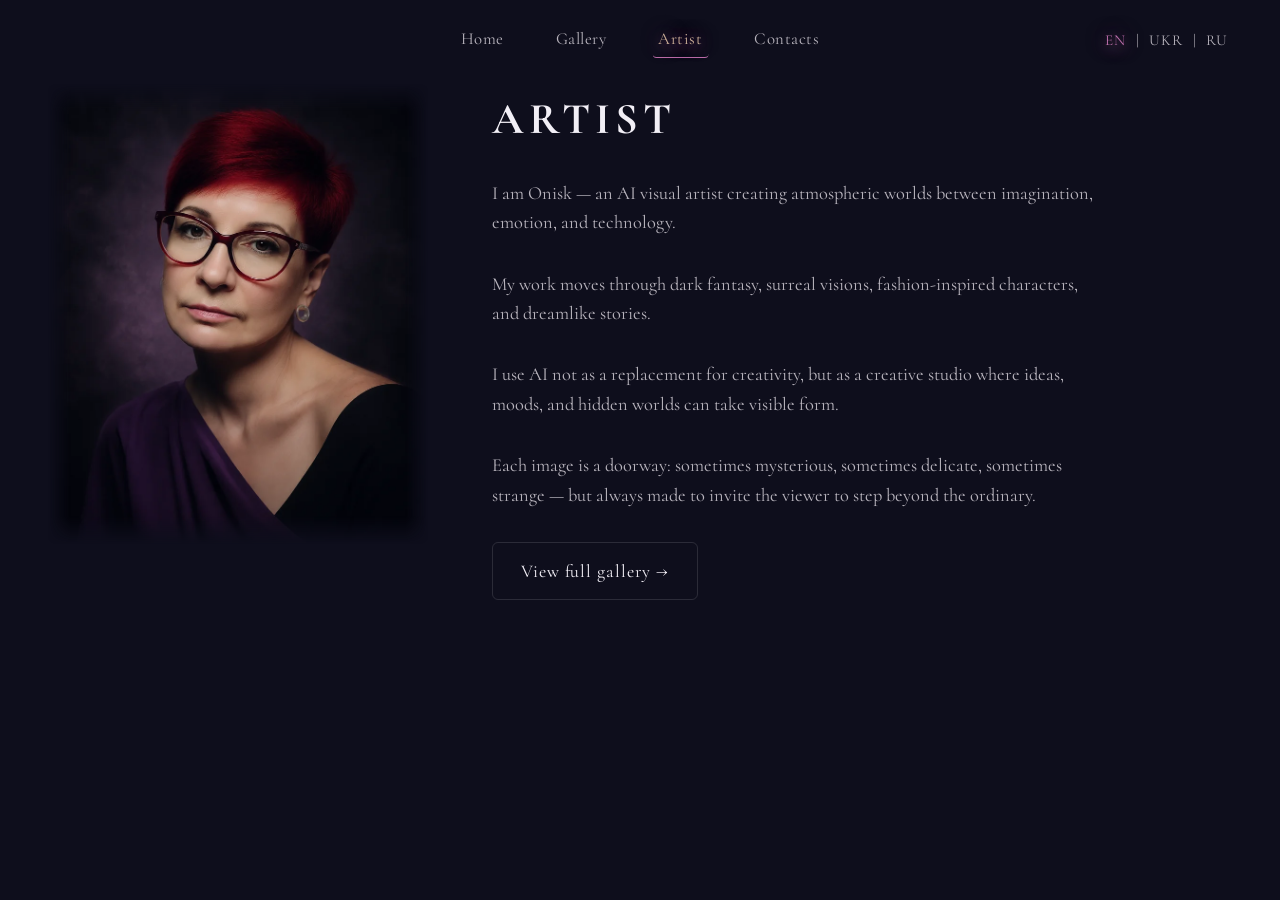
==== commit 118bd7f9: "Update artist.html" ====
--- a/artist.html
+++ b/artist.html
@@ -4,7 +4,7 @@
 <meta charset="UTF-8" />
 <meta name="viewport" content="width=device-width, initial-scale=1.0" />
 <title>Onisk — Artist</title>
-<link rel="stylesheet" href="style.css?v=46" />
+<link rel="stylesheet" href="style.css?v=51" />
 </head>
 <body>
 
--- a/style.css
+++ b/style.css
@@ -1,8 +1,8 @@
 @import url('https://fonts.googleapis.com/css2?family=Cormorant+Garamond:ital,wght@0,300;0,400;0,500;1,400&family=Cormorant:wght@300;400&display=swap');
 
 :root {
-  --bg: #06060f;
-  --bg-panel: #0d0c1a;
+  --bg: #0e0e1c;
+  --bg-panel: #16142a;
   --text-primary: #f2eff6;
   --text-secondary: #b8b4bd;
   --accent-pink: #bc6eaa;
@@ -24,10 +24,15 @@
   line-height: 1.6;
   overflow-x: hidden;
   position: relative;
+  overscroll-behavior-y: none;
+}
+
+html {
+  overscroll-behavior-y: none;
 }
 
 body.body-dark-art {
-  background: #07111a;
+  background: #0e1c2a;
 }
 
 body.body-dark-art::before {
@@ -54,7 +59,7 @@
 }
 
 body.body-fantasy {
-  background: #0c1110;
+  background: #161f1d;
 }
 
 body.body-fantasy::before {
@@ -82,7 +87,7 @@
 }
 
 body.body-surreal {
-  background: #061116;
+  background: #0c1e26;
 }
 
 body.body-surreal::before {
@@ -110,7 +115,7 @@
 }
 
 body.body-cartoon {
-  background: #0a0d1a;
+  background: #14192a;
 }
 
 body.body-cartoon::before {
@@ -138,7 +143,7 @@
 }
 
 body.body-fashion {
-  background: #0a0d0e;
+  background: #14181a;
 }
 
 body.body-fashion::before {
@@ -251,7 +256,7 @@
   left: 0;
   top: 0;
   height: 100vh;
-  width: 54%;
+  width: 46%;
   object-fit: cover;
   object-position: right center;
   mask-image:
@@ -270,7 +275,7 @@
   right: 0;
   top: 0;
   height: 100%;
-  width: 54%;
+  width: 49%;
   object-fit: cover;
   object-position: left top;
   mask-image:
@@ -304,17 +309,15 @@
 }
 
 .hero-hare-fit {
-  object-fit: contain;
+  object-fit: cover;
   object-position: left center;
-  transform: scale(1.02);
-  transform-origin: left center;
   mask-image:
-    linear-gradient(to right, transparent 0%, black 6%, black 18%, rgba(0,0,0,0.65) 40%, rgba(0,0,0,0.15) 65%, transparent 90%),
-    linear-gradient(to bottom, transparent 0%, black 16%, black 62%, transparent 92%);
+    linear-gradient(to right, transparent 0%, black 6%, black 18%, rgba(0,0,0,0.65) 38%, rgba(0,0,0,0.28) 62%, rgba(0,0,0,0.08) 85%, transparent 100%),
+    linear-gradient(to bottom, black 0%, black 55%, transparent 100%);
   mask-composite: intersect;
   -webkit-mask-image:
-    linear-gradient(to right, transparent 0%, black 6%, black 18%, rgba(0,0,0,0.65) 40%, rgba(0,0,0,0.15) 65%, transparent 90%),
-    linear-gradient(to bottom, transparent 0%, black 16%, black 62%, transparent 92%);
+    linear-gradient(to right, transparent 0%, black 6%, black 18%, rgba(0,0,0,0.65) 38%, rgba(0,0,0,0.28) 62%, rgba(0,0,0,0.08) 85%, transparent 100%),
+    linear-gradient(to bottom, black 0%, black 55%, transparent 100%);
   -webkit-mask-composite: source-in;
 }
 
@@ -438,10 +441,10 @@
 
 .hero-cold-graphite-wash::before {
   background:
-    radial-gradient(ellipse 65% 55% at 30% 15%, rgba(16,32,51,0.35), transparent 65%),
-    radial-gradient(ellipse 70% 55% at 75% 30%, rgba(11,22,34,0.4), transparent 70%),
-    radial-gradient(ellipse 80% 60% at 50% 100%, rgba(3,7,11,0.55), transparent 70%),
-    linear-gradient(to bottom, rgba(7,17,26,0.35) 0%, transparent 15%, transparent 80%, rgba(3,7,11,0.5) 100%);
+    radial-gradient(ellipse 85% 75% at 30% 15%, rgba(16,32,51,0.28), transparent 90%),
+    radial-gradient(ellipse 90% 75% at 75% 30%, rgba(11,22,34,0.32), transparent 92%),
+    radial-gradient(ellipse 95% 80% at 50% 100%, rgba(3,7,11,0.45), transparent 90%),
+    linear-gradient(to bottom, rgba(7,17,26,0.3) 0%, transparent 20%, transparent 78%, rgba(3,7,11,0.42) 100%);
 }
 
 .page-wrap {
@@ -1562,6 +1565,22 @@
 }
 
 @media (max-width: 900px) {
+  /* Десктопные картинки (левая/правая) скрываются сразу, без ожидания
+     JS-класса на body — это устраняет мерцание "не той" картинки при
+     обычной (не быстрой SPA-style) загрузке страницы, например при
+     переходе по ссылке "Back to Gallery". */
+  .hero-bg-portrait,
+  .hero-bg-cat {
+    display: none !important;
+  }
+
+  /* Фон по умолчанию — на случай долей секунды до того, как JS определит
+     категорию и добавит свой класс (см. правила ниже). */
+  .hero {
+    background-image: url('images/hero/mobile/home-mobile-bg.webp?v=6') !important;
+    background-position: center !important;
+  }
+
   body.body-fantasy .hero-bg-portrait,
   body.body-fantasy .hero-bg-cat,
   body.page-home .hero-bg-portrait,
